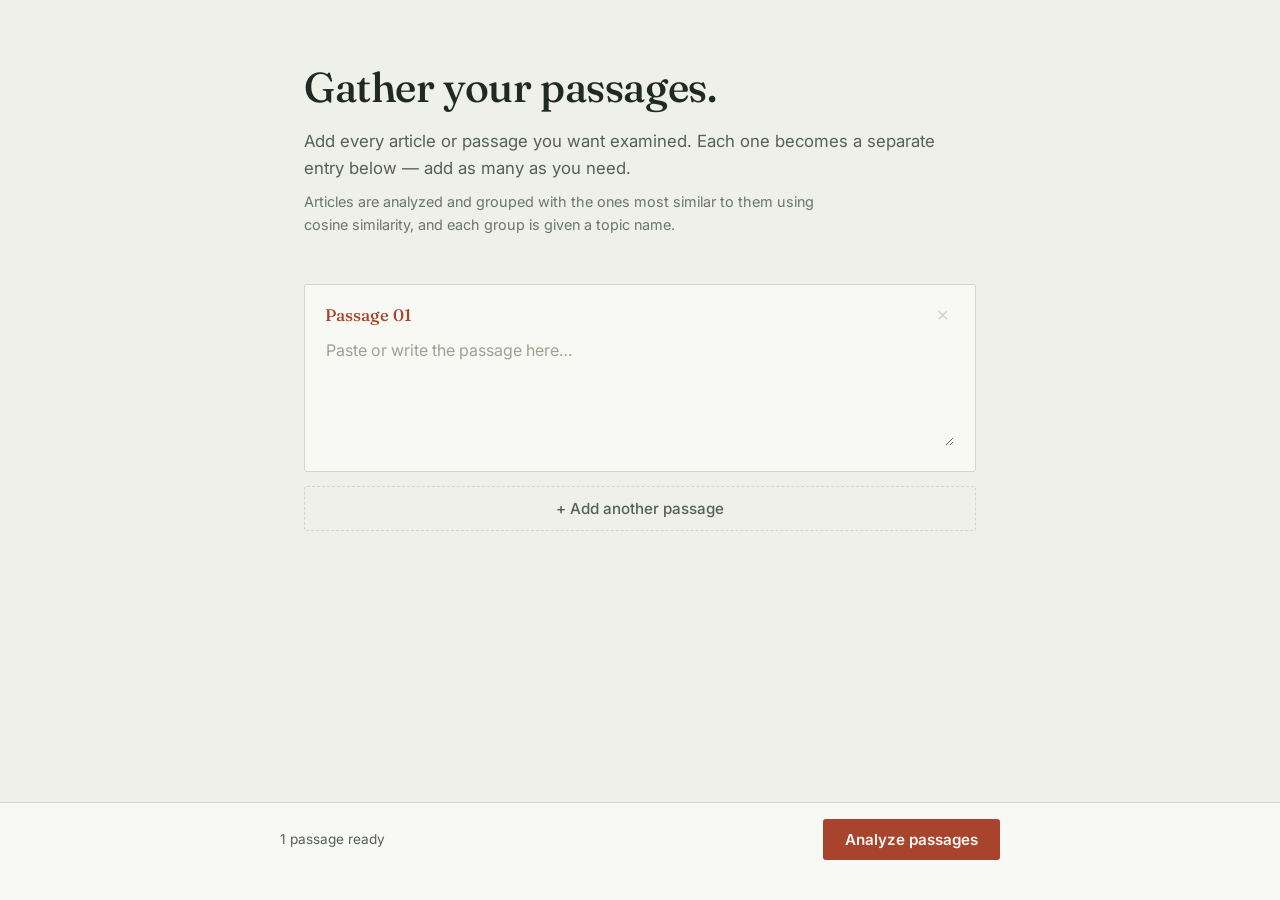
==== index.html @ 136794fe "add the initial files for frontend" ====
<!DOCTYPE html>
<html lang="en">
<head>
<meta charset="UTF-8" />
<meta name="viewport" content="width=device-width, initial-scale=1.0" />
<title>Corpus — group passages by topic</title>
<link rel="preconnect" href="https://fonts.googleapis.com">
<link rel="preconnect" href="https://fonts.gstatic.com" crossorigin>
<link href="https://fonts.googleapis.com/css2?family=Fraunces:opsz,wght@9..144,400;9..144,500;9..144,600&family=Inter:wght@400;500;600&display=swap" rel="stylesheet">
<link rel="stylesheet" href="styles.css">
</head>
<body>

<div class="page">
  <header class="intro">
    <h1>Gather your passages.</h1>
    <p>Add every article or passage you want examined. Each one becomes a separate entry below — add as many as you need.</p>
    <p class="fine">Articles are analyzed and grouped with the ones most similar to them using cosine similarity, and each group is given a topic name.</p>
  </header>

  <main>
    <div id="entries"></div>
    <button id="addBtn" class="add-btn" type="button">+ Add another passage</button>
  </main>

  <div id="results" class="results" hidden></div>
</div>

<div class="toolbar">
  <div class="toolbar-inner">
    <span id="count" class="count">1 passage ready</span>
    <button id="submitBtn" class="submit-btn" type="button">Analyze passages</button>
  </div>
  <p id="status" class="status" role="status" aria-live="polite"></p>
</div>

<script src="script.js"></script>
</body>
</html>
---- styles.css ----
:root{
  --paper: #EEF0E9;
  --paper-raised: #F8F9F4;
  --ink: #1F2A24;
  --ink-soft: #55605A;
  --line: #D2D6C8;
  --brick: #A8432E;
  --brick-dark: #8B3423;
  --moss: #5E7259;
  --moss-pale: #E4EADD;
  --radius: 3px;
}

* { box-sizing: border-box; }

@media (prefers-reduced-motion: reduce) {
  * { animation: none !important; transition: none !important; }
}

html, body {
  margin: 0;
  background: var(--paper);
  color: var(--ink);
  font-family: 'Inter', sans-serif;
  -webkit-font-smoothing: antialiased;
}

.page {
  max-width: 720px;
  margin: 0 auto;
  padding: 64px 24px 160px;
}

.intro h1 {
  font-family: 'Fraunces', serif;
  font-optical-sizing: auto;
  font-weight: 500;
  font-size: clamp(2rem, 4vw, 2.6rem);
  line-height: 1.15;
  margin: 0 0 16px;
  letter-spacing: -0.01em;
}

.intro p {
  font-size: 1.05rem;
  line-height: 1.6;
  color: var(--ink-soft);
  max-width: 58ch;
  margin: 0 0 8px;
}

.intro .fine {
  font-size: 0.9rem;
  color: var(--ink-soft);
  opacity: 0.85;
}

main { margin-top: 48px; }

.entry {
  background: var(--paper-raised);
  border: 1px solid var(--line);
  border-radius: var(--radius);
  padding: 18px 20px 20px;
  margin-bottom: 14px;
}

.entry-head {
  display: flex;
  align-items: center;
  justify-content: space-between;
  margin-bottom: 10px;
}

.entry-num {
  font-family: 'Fraunces', serif;
  font-weight: 500;
  font-size: 1.05rem;
  color: var(--brick);
}

.remove-btn {
  background: none;
  border: none;
  color: var(--ink-soft);
  font-size: 1.3rem;
  line-height: 1;
  cursor: pointer;
  padding: 2px 6px;
  border-radius: var(--radius);
}
.remove-btn:hover { color: var(--brick); background: var(--moss-pale); }
.remove-btn:disabled { opacity: 0.25; cursor: not-allowed; }
.remove-btn:disabled:hover { background: none; color: var(--ink-soft); }

textarea {
  width: 100%;
  min-height: 110px;
  resize: vertical;
  border: 1px solid transparent;
  background: transparent;
  font-family: 'Inter', sans-serif;
  font-size: 1rem;
  line-height: 1.55;
  color: var(--ink);
  padding: 0;
}
textarea::placeholder { color: #9AA294; }
textarea:focus {
  outline: none;
}
.entry:focus-within {
  border-color: var(--brick);
}

.add-btn {
  display: inline-flex;
  align-items: center;
  gap: 8px;
  background: none;
  border: 1px dashed var(--line);
  color: var(--ink-soft);
  font-family: 'Inter', sans-serif;
  font-size: 0.95rem;
  font-weight: 500;
  padding: 12px 18px;
  border-radius: var(--radius);
  cursor: pointer;
  width: 100%;
  justify-content: center;
}
.add-btn:hover {
  border-color: var(--moss);
  color: var(--moss);
  background: var(--moss-pale);
}

:focus-visible {
  outline: 2px solid var(--brick);
  outline-offset: 2px;
}

/* Results */
.results { margin-top: 56px; }
.results-title {
  font-family: 'Fraunces', serif;
  font-weight: 500;
  font-size: 1.4rem;
  margin: 0 0 4px;
}
.results-sub {
  color: var(--ink-soft);
  font-size: 0.95rem;
  margin: 0 0 28px;
}
.group {
  padding: 20px 0;
  border-top: 1px solid var(--line);
}
.group:last-child { border-bottom: 1px solid var(--line); }
.group-topic {
  font-family: 'Fraunces', serif;
  font-weight: 500;
  font-size: 1.15rem;
  color: var(--brick-dark);
  margin: 0 0 10px;
}
.group ul {
  margin: 0;
  padding: 0;
  list-style: none;
}
.group li {
  font-size: 0.95rem;
  line-height: 1.55;
  color: var(--ink);
  padding: 8px 0;
  border-top: 1px solid #E4E6DA;
}
.group li:first-child { border-top: none; }

.error-box {
  border: 1px solid var(--brick);
  background: #FBEEEA;
  color: var(--brick-dark);
  padding: 16px 18px;
  border-radius: var(--radius);
  font-size: 0.95rem;
  line-height: 1.5;
}
.error-box strong { display: block; margin-bottom: 4px; }

/* Toolbar */
.toolbar {
  position: fixed;
  left: 0;
  right: 0;
  bottom: 0;
  background: var(--paper-raised);
  border-top: 1px solid var(--line);
  padding: 16px 24px;
}
.toolbar-inner {
  max-width: 720px;
  margin: 0 auto;
  display: flex;
  align-items: center;
  justify-content: space-between;
  gap: 16px;
  flex-wrap: wrap;
}

.count {
  font-size: 0.85rem;
  color: var(--ink-soft);
  white-space: nowrap;
}

.submit-btn {
  background: var(--brick);
  color: #FBF8F2;
  border: none;
  font-family: 'Inter', sans-serif;
  font-weight: 600;
  font-size: 0.95rem;
  padding: 11px 22px;
  border-radius: var(--radius);
  cursor: pointer;
  white-space: nowrap;
}
.submit-btn:hover { background: var(--brick-dark); }
.submit-btn:disabled {
  background: #C7CBBC;
  cursor: not-allowed;
}

.status {
  max-width: 720px;
  margin: 8px auto 0;
  font-size: 0.85rem;
  color: var(--ink-soft);
  min-height: 1.2em;
}
.status.is-error { color: var(--brick); }
.status.is-success { color: var(--moss); }

@media (max-width: 520px) {
  .page { padding: 40px 16px 180px; }
  .toolbar-inner { flex-direction: column; align-items: stretch; }
  .submit-btn { width: 100%; }
}
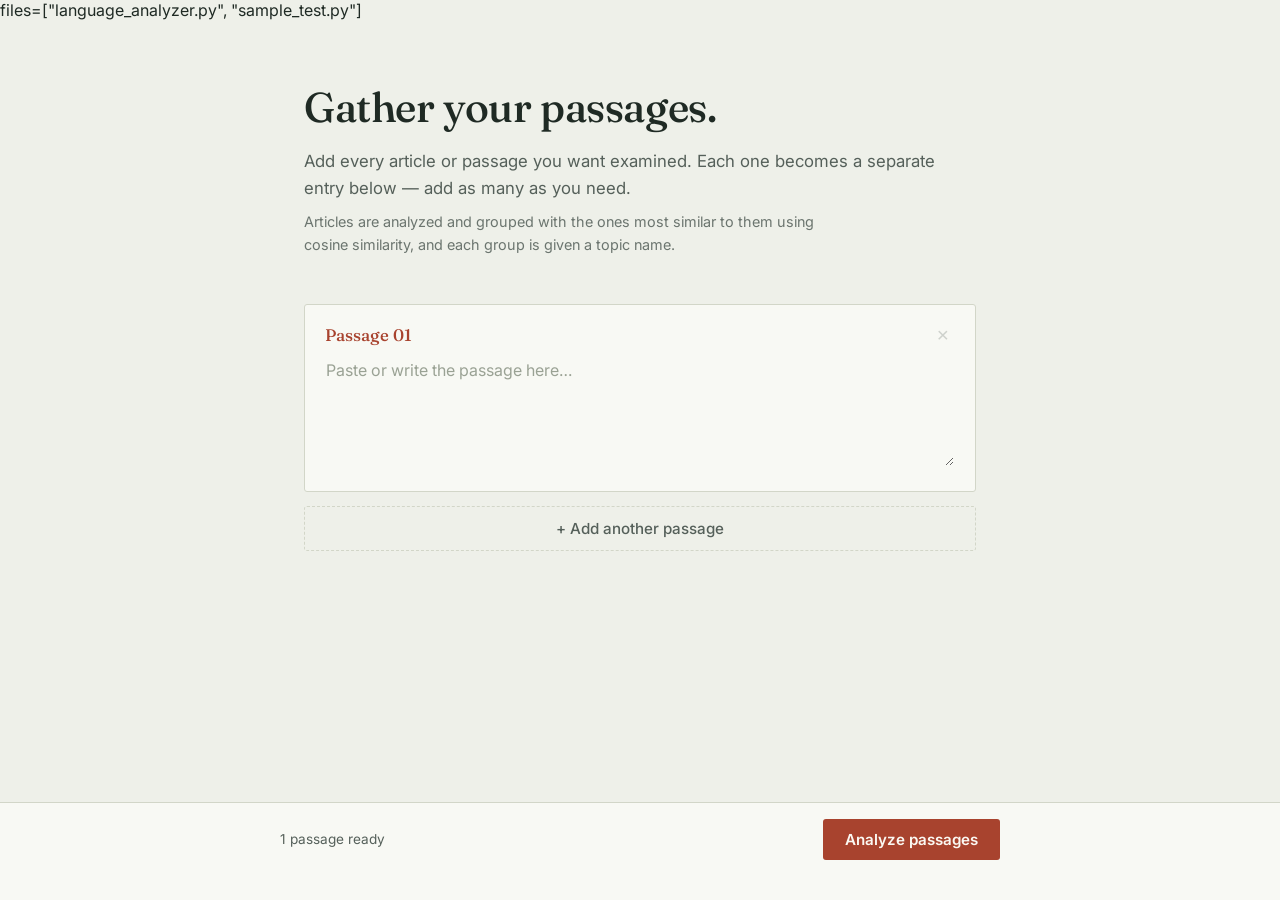
==== commit dabb9982: "experimenting with client side backend instead of server side. added a sample set of documents to ve" ====
--- a/index.html
+++ b/index.html
@@ -8,6 +8,10 @@
 <link rel="preconnect" href="https://fonts.gstatic.com" crossorigin>
 <link href="https://fonts.googleapis.com/css2?family=Fraunces:opsz,wght@9..144,400;9..144,500;9..144,600&family=Inter:wght@400;500;600&display=swap" rel="stylesheet">
 <link rel="stylesheet" href="styles.css">
+
+<link rel="stylesheet" href="https://pyscript.net/releases/2024.1.1/core.css" />
+<script type="module" src="https://pyscript.net/releases/2024.1.1/core.js"></script>
+<py-config>files=["language_analyzer.py", "sample_test.py"]</py-config>
 </head>
 <body>
 
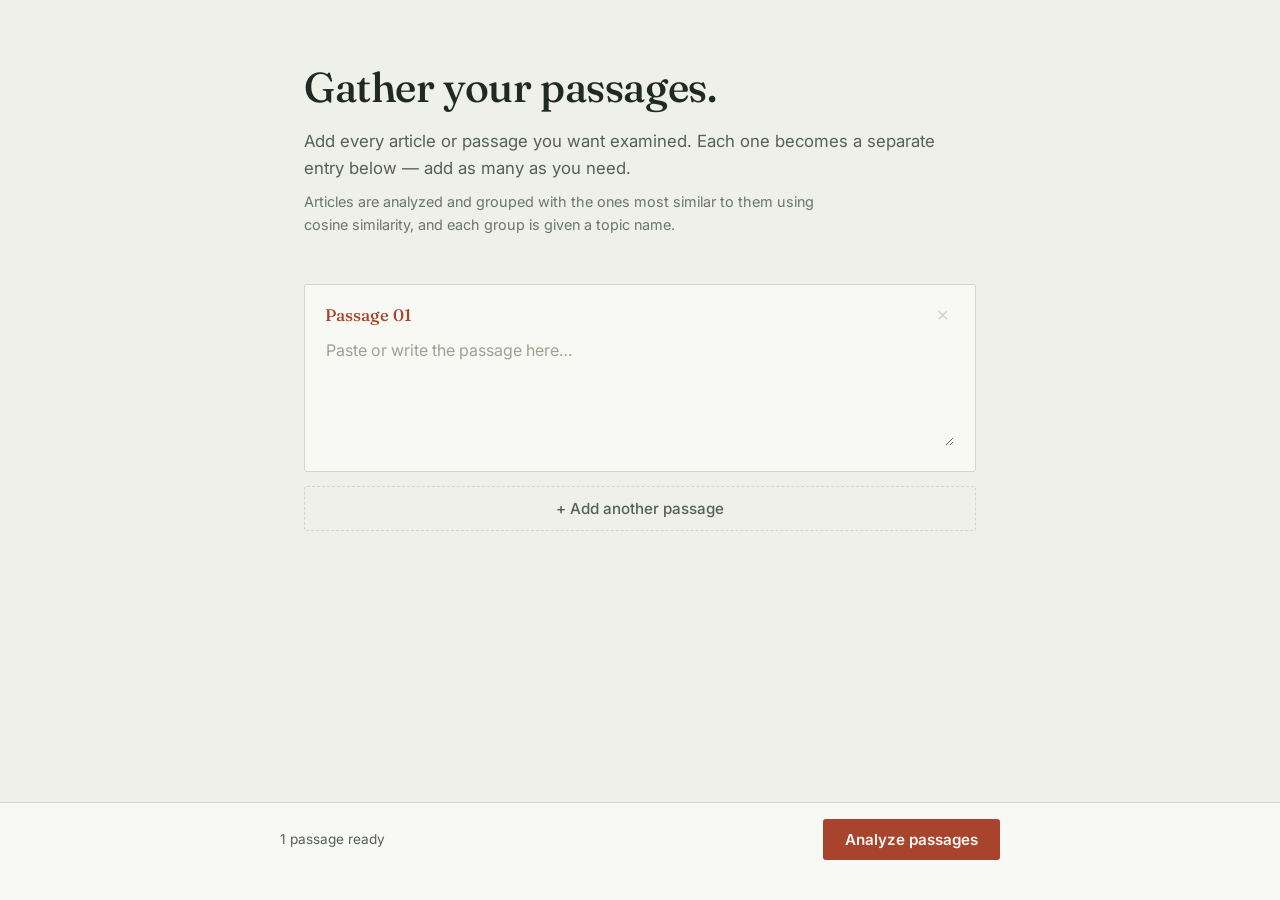
==== commit 8465a038: "integrate fastapi onto the app edit script.js to display the final table overwrite gitignore remove " ====
--- a/index.html
+++ b/index.html
@@ -9,9 +9,6 @@
 <link href="https://fonts.googleapis.com/css2?family=Fraunces:opsz,wght@9..144,400;9..144,500;9..144,600&family=Inter:wght@400;500;600&display=swap" rel="stylesheet">
 <link rel="stylesheet" href="styles.css">
 
-<link rel="stylesheet" href="https://pyscript.net/releases/2024.1.1/core.css" />
-<script type="module" src="https://pyscript.net/releases/2024.1.1/core.js"></script>
-<py-config>files=["language_analyzer.py", "sample_test.py"]</py-config>
 </head>
 <body>
 
--- a/styles.css
+++ b/styles.css
@@ -249,3 +249,32 @@
   .toolbar-inner { flex-direction: column; align-items: stretch; }
   .submit-btn { width: 100%; }
 }
+
+.similarity-table {
+  width: 100%;
+  border-collapse: collapse;
+  font-family: monospace, sans-serif;
+  margin-top: 1rem;
+}
+
+.similarity-table th, 
+.similarity-table td {
+  border: 1px solid #e0e0e0;
+  padding: 8px 12px;
+  text-align: center;
+}
+
+.similarity-table th {
+  background-color: #f5f5f5;
+  font-weight: bold;
+}
+
+.similarity-table tr:nth-child(even) {
+  background-color: #fafafa;
+}
+
+/* Highlight diagonal self-similarity (1.000) */
+.similarity-table td.self-match {
+  background-color: #e2f0d9;
+  font-weight: bold;
+} 
